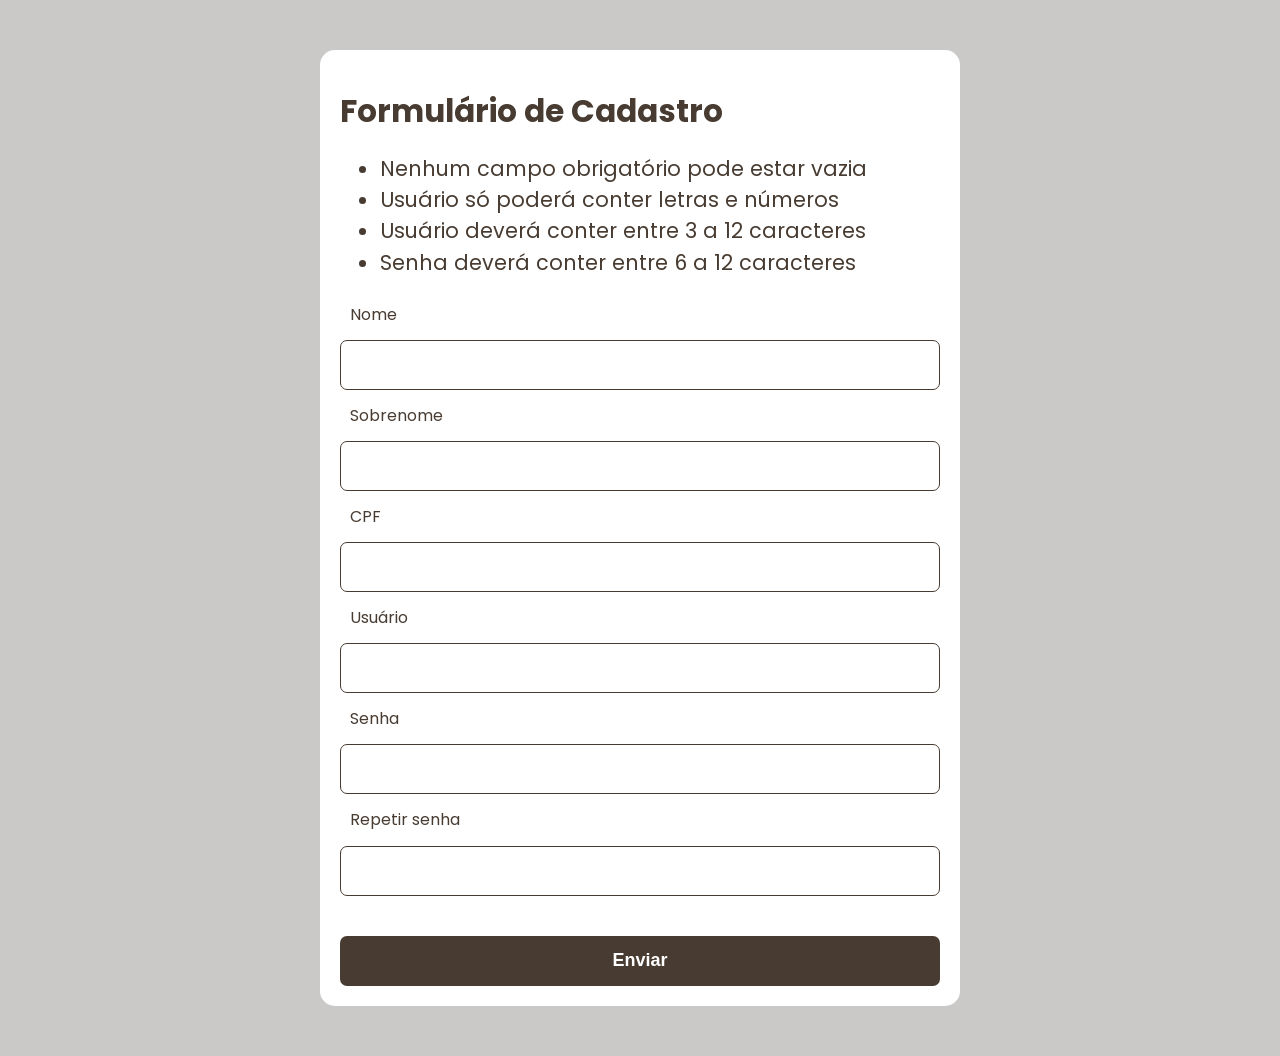
==== JS/Programs/Formulario/index.html @ 7fc30dfc "add file" ====
<!DOCTYPE html>
<html lang="pt-BR">

<head>
  <meta charset="UTF-8">
  <meta name="viewport" content="width=device-width, initial-scale=1.0">
  <title>Modelo</title>
  <link rel="stylesheet" href="./assets/css/style.css">
</head>

<body>
  <section class="container">
    <h1>Formulário de Cadastro</h1>

    <ul>
      <li>Nenhum campo obrigatório pode estar vazia</li>
      <li>Usuário só poderá conter letras e números</li>
      <li>Usuário deverá conter entre 3 a 12 caracteres</li>
      <li>Senha deverá conter entre 6 a 12 caracteres</li>
    </ul>

    <form action="/" method="POST" class='formulario'>
      <label>Nome</label>
      <input type="text" class="nome validar">
      <label>Sobrenome</label>
      <input type="text" class="sobrenome validar">
      <label>CPF</label>
      <input type="text" class="cpf validar">
      <label>Usuário</label>
      <input type="text" class="usuario validar">
      <label>Senha</label>
      <input type="password" class="senha validar">
      <label>Repetir senha</label>
      <input type="password" class="repetir-senha validar">
      <button type="submit">Enviar</button>
    </form>
  </section>

  <script src="./assets/js/validaCPF.js"></script>
  <script src="./assets/js/main.js"></script>
</body>

</html>
---- JS/Programs/Formulario/assets/css/style.css ----
@import url('https://fonts.googleapis.com/css2?family=Poppins:ital,wght@0,100;0,200;0,300;0,400;0,500;0,600;0,700;0,800;0,900;1,100;1,200;1,300;1,400;1,500;1,600;1,700;1,800;1,900&display=swap');

:root {
  --primary-color: #ffffff;
  --primary-color-dark: #665e4f;
  --background-color: #c0bebdd2;
  --letter-color: #483C32;
  --focus-color: #483C32;
}

* {
  box-sizing: border-box;
  outline: 0;
}

body {
  margin: 0;
  padding: 0;
  background-color: var(--background-color);
  font-family: 'Poppins', sans-serif;
  color: var(--letter-color);
  font-size: 1.3em;
  line-height: 1.5em;
}

.container {
  max-width: 640px;
  margin: 50px auto;
  background-color: var(--primary-color);
  padding: 20px;
  border-radius: 15px;
}

form input, form label, form button {
  display: block;
  width: 100%;
  border-radius: 7px;
}

form input {  
  border: 1px solid var(--letter-color);
  box-shadow: none; 
  font-size: 24px;
  height: 50px;
  padding: 0 20px;
} form input:focus {
  outline: 1px solid var(--focus-color);
}

form label {
  font-size: 1rem;
  margin: 10px;
}

form button {
  margin-top: 40px;
  border: none;
  background-color: var(--focus-color);
  color: white;
  font-size: 18px;
  font-weight: 700;
  height: 50px;
  cursor: pointer;
} form button:hover {
  background-color: var(--primary-color-dark);
} form button:active {
  background-color: #29221de7;
}

.error-text {
  font-size: 10px;
  color: red;
}
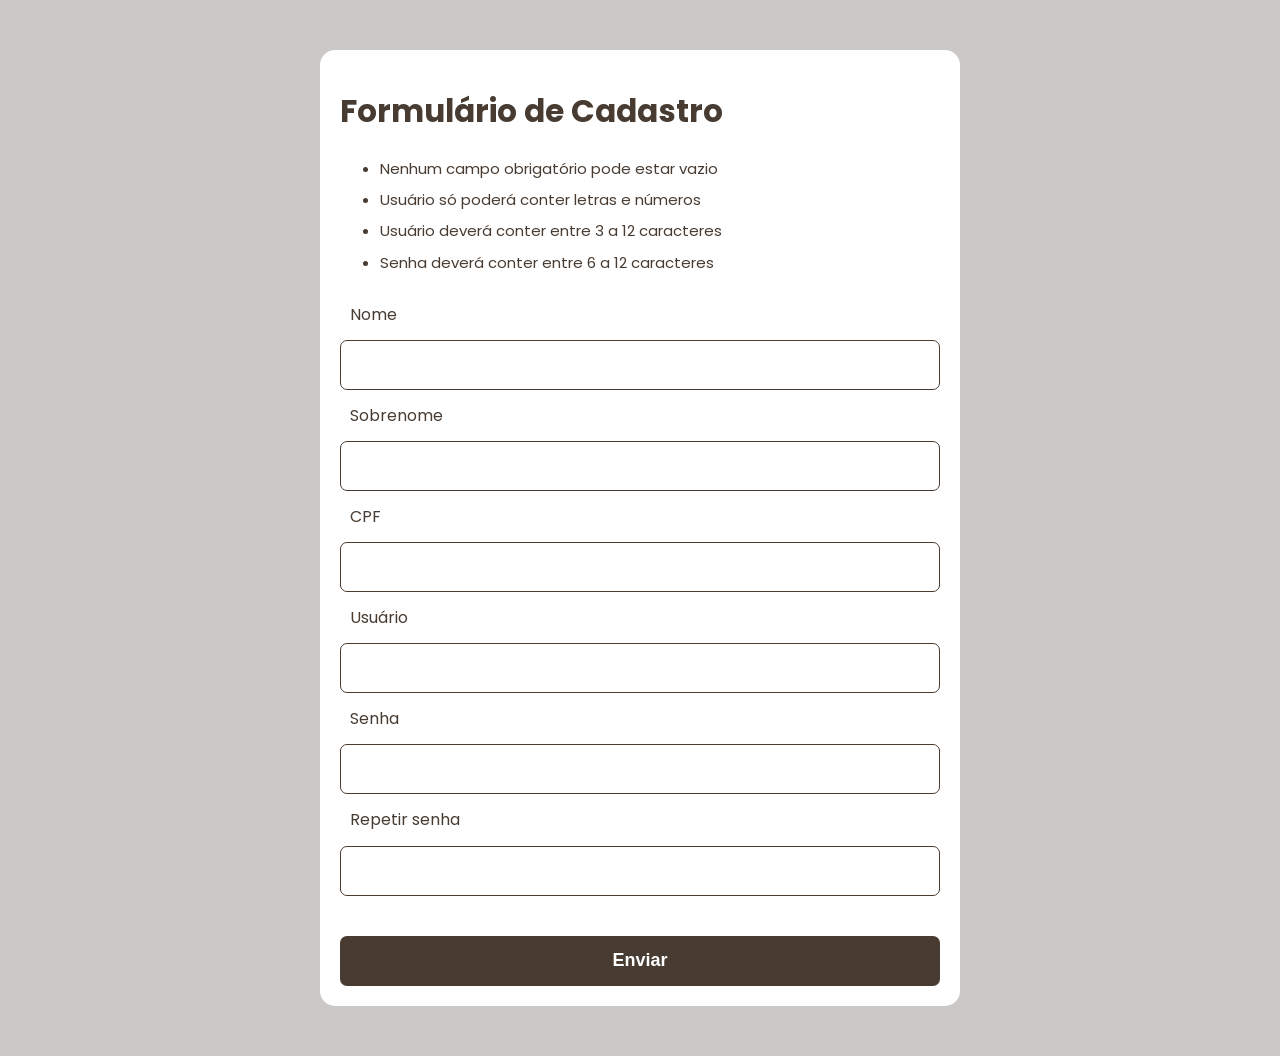
==== commit 4dbc4773: "add file" ====
--- a/JS/Programs/Formulario/index.html
+++ b/JS/Programs/Formulario/index.html
@@ -4,7 +4,7 @@
 <head>
   <meta charset="UTF-8">
   <meta name="viewport" content="width=device-width, initial-scale=1.0">
-  <title>Modelo</title>
+  <title>Formulário</title>
   <link rel="stylesheet" href="./assets/css/style.css">
 </head>
 
@@ -13,7 +13,7 @@
     <h1>Formulário de Cadastro</h1>
 
     <ul>
-      <li>Nenhum campo obrigatório pode estar vazia</li>
+      <li>Nenhum campo obrigatório pode estar vazio</li>
       <li>Usuário só poderá conter letras e números</li>
       <li>Usuário deverá conter entre 3 a 12 caracteres</li>
       <li>Senha deverá conter entre 6 a 12 caracteres</li>
--- a/JS/Programs/Formulario/assets/css/style.css
+++ b/JS/Programs/Formulario/assets/css/style.css
@@ -14,8 +14,6 @@
 }
 
 body {
-  margin: 0;
-  padding: 0;
   background-color: var(--background-color);
   font-family: 'Poppins', sans-serif;
   color: var(--letter-color);
@@ -40,7 +38,7 @@
 form input {  
   border: 1px solid var(--letter-color);
   box-shadow: none; 
-  font-size: 24px;
+  font-size: 16px;
   height: 50px;
   padding: 0 20px;
 } form input:focus {
@@ -71,3 +69,7 @@
   font-size: 10px;
   color: red;
 }
+
+ li {
+  font-size: 15px;
+}
